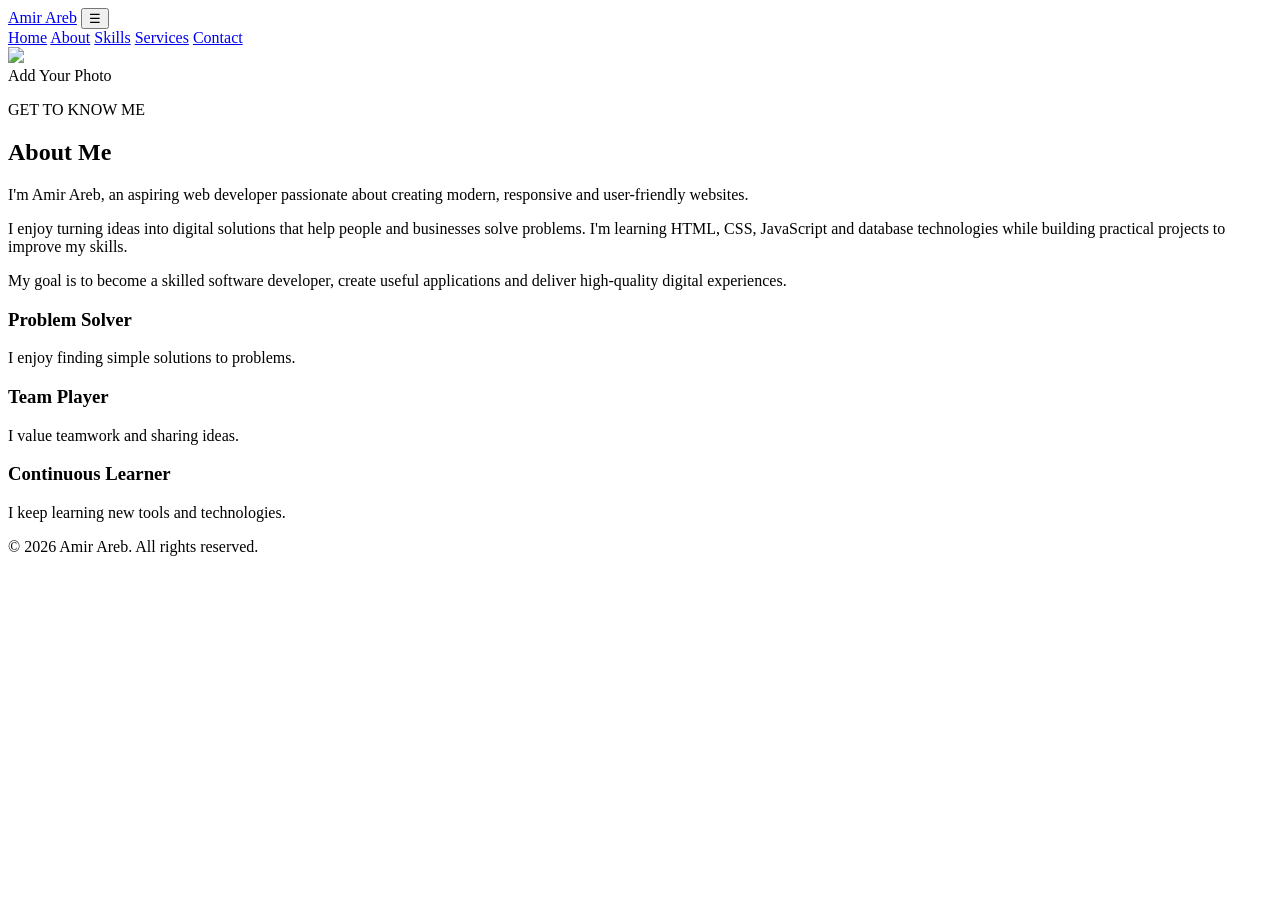
==== About.html @ dcd36a74 "Add files via upload" ====
<!DOCTYPE html>
<html lang="en">

<head>
  <meta charset="UTF-8">
  <meta name="viewport" content="width=device-width, initial-scale=1.0">
  <title>About | Amir Areb</title>
  <link rel="stylesheet" href="/Login/style.css">
  <script src="../assets/js/script.js" defer></script>
</head>

<body>
  <header class="header">
    <a class="logo" href="../index.html">Amir <span>Areb</span></a>
    <button class="menu-toggle" aria-label="Toggle navigation">☰</button>
    <nav class="navbar">
      <a href="/Login/index.html">Home</a>
      <a class="active" href="#">About</a>
      <a href="/Login/index.html">Skills</a>
      <a href="/Login/Service.html">Services</a>
      <a class="contact-btn" href="/Login/Contact.html">Contact</a>
    </nav>
  </header>
  
  <main class="page-layout">
    <div class="photo-frame small-photo">
      <img src= "/Login/IMG.jpg">
      <div class="photo-placeholder">Add Your Photo</div>
    </div>
    
    <section class="page-content">
      <p class="eyebrow">GET TO KNOW ME</p>
      <h1>About <span>Me</span></h1>
      <p>
        I'm Amir Areb, an aspiring web developer passionate about
        creating modern, responsive and user-friendly websites.
      </p>
      <p>
        I enjoy turning ideas into digital solutions that help people
        and businesses solve problems. I'm learning HTML, CSS,
        JavaScript and database technologies while building practical
        projects to improve my skills.
      </p>
      <p>
        My goal is to become a skilled software developer, create useful
        applications and deliver high-quality digital experiences.
      </p>
      
      <div class="feature-grid">
        <article class="card">
          <h3>Problem Solver</h3>
          <p>I enjoy finding simple solutions to problems.</p>
        </article>
        <article class="card">
          <h3>Team Player</h3>
          <p>I value teamwork and sharing ideas.</p>
        </article>
        <article class="card">
          <h3>Continuous Learner</h3>
          <p>I keep learning new tools and technologies.</p>
        </article>
      </div>
    </section>
  </main>
  <footer class="footer">© 2026 Amir Areb. All rights reserved.</footer>
</body>

</html>
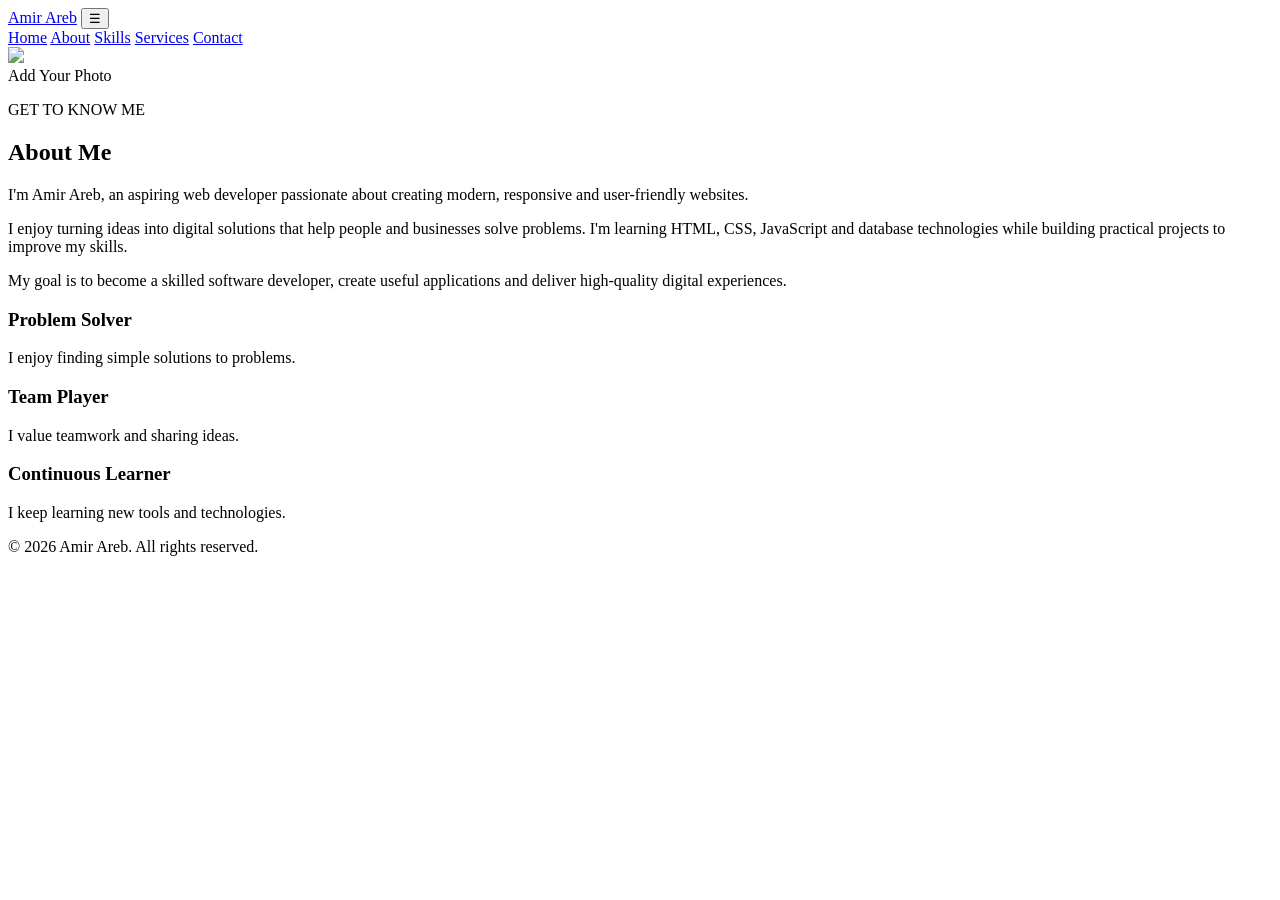
==== commit 7471dc66: "Update About.html" ====
--- a/About.html
+++ b/About.html
@@ -14,11 +14,11 @@
     <a class="logo" href="../index.html">Amir <span>Areb</span></a>
     <button class="menu-toggle" aria-label="Toggle navigation">☰</button>
     <nav class="navbar">
-      <a href="/Login/index.html">Home</a>
-      <a class="active" href="#">About</a>
-      <a href="/Login/index.html">Skills</a>
-      <a href="/Login/Service.html">Services</a>
-      <a class="contact-btn" href="/Login/Contact.html">Contact</a>
+<a href="./index.html">Home</a>
+<a href="./#">About</a>
+<a href="./Skills.html">Skills</a>
+<a href="./Service.html">Services</a>
+<a href="./Contact.html">Contact</a>
     </nav>
   </header>
   
@@ -65,4 +65,4 @@
   <footer class="footer">© 2026 Amir Areb. All rights reserved.</footer>
 </body>
 
-</html>+</html>
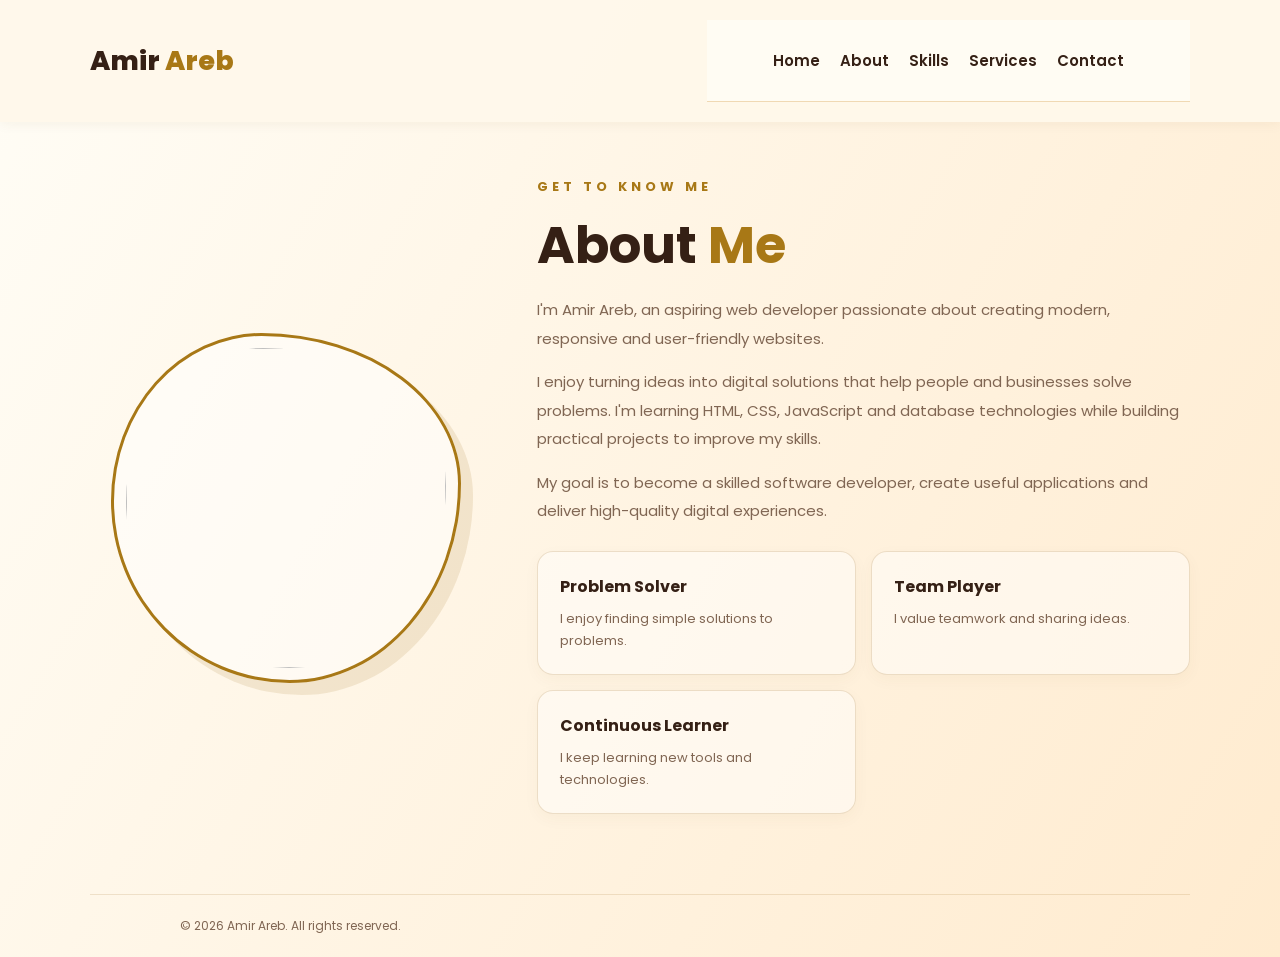
==== commit 04f3c0fd: "Update stylesheet link path in About.html" ====
--- a/About.html
+++ b/About.html
@@ -5,7 +5,7 @@
   <meta charset="UTF-8">
   <meta name="viewport" content="width=device-width, initial-scale=1.0">
   <title>About | Amir Areb</title>
-  <link rel="stylesheet" href="/Login/style.css">
+  <link rel="stylesheet" href="./style.css">
   <script src="../assets/js/script.js" defer></script>
 </head>
 
--- a/style.css
+++ b/style.css
@@ -0,0 +1,827 @@
+
+@import url('https://fonts.googleapis.com/css2?family=Poppins:wght@400;500;600;700;800&display=swap');
+
+:root {
+  --cream: #fff8eb;
+  --cream-dark: #ffead0;
+  --gold: #95600e;
+  --gold-dark: #704400;
+  --text: #21170e;
+  --muted: #62564a;
+  --white: #ffffff;
+}
+
+* {
+  margin: 0;
+  padding: 0;
+  box-sizing: border-box;
+}
+
+html {
+  scroll-behavior: smooth;
+}
+
+body {
+  font-family: 'Poppins', Arial, sans-serif;
+  color: var(--text);
+  background: linear-gradient(115deg, #fffdf6, #ffe4bf);
+  min-height: 100vh;
+}
+
+a {
+  color: inherit;
+  text-decoration: none;
+}
+
+.header {
+  width: 100%;
+  min-height: 88px;
+  padding: 20px 7%;
+  display: flex;
+  align-items: center;
+  justify-content: space-between;
+  gap: 24px;
+  background: rgba(255, 248, 235, 0.96);
+  position: sticky;
+  top: 0;
+  z-index: 1000;
+  box-shadow: 0 2px 12px rgba(100, 65, 15, 0.06);
+}
+
+.logo {
+  font-size: 28px;
+  font-weight: 800;
+  white-space: nowrap;
+}
+
+.logo span,
+h1 span,
+h2 span,
+.contact-info span {
+  color: var(--gold);
+}
+
+.navbar {
+  display: flex;
+  align-items: center;
+  justify-content: center;
+  gap: 30px;
+}
+
+.navbar a {
+  font-size: 15px;
+  font-weight: 600;
+  position: relative;
+  padding: 8px 0;
+  transition: color 0.25s;
+}
+
+.navbar a:hover,
+.navbar a.active {
+  color: var(--gold);
+}
+
+.navbar a.active:not(.contact-btn)::after {
+  content: "";
+  position: absolute;
+  bottom: 0;
+  left: 0;
+  width: 100%;
+  height: 2px;
+  background: var(--gold);
+}
+
+.navbar .contact-btn {
+  color: white;
+  background: var(--gold);
+  padding: 12px 27px;
+  border-radius: 35px;
+}
+
+.navbar .contact-btn:hover {
+  background: var(--gold-dark);
+  color: white;
+}
+
+.menu-toggle {
+  display: none;
+  font-size: 25px;
+  background: none;
+  border: none;
+  color: var(--gold);
+  cursor: pointer;
+}
+
+.hero {
+  max-width: 1400px;
+  min-height: calc(100vh - 150px);
+  margin: auto;
+  padding: 55px 7%;
+  display: grid;
+  grid-template-columns: 0.9fr 1.1fr;
+  align-items: center;
+  gap: 65px;
+}
+
+.photo-frame {
+  width: 100%;
+  max-width: 470px;
+  aspect-ratio: 1 / 1;
+  padding: 12px;
+  border: 3px solid var(--gold);
+  border-radius: 43% 57% 49% 51% / 48% 43% 57% 52%;
+  background: rgba(255,255,255,0.5);
+  box-shadow: 12px 12px 0 rgba(149, 96, 14, 0.12);
+  overflow: hidden;
+  margin: auto;
+}
+
+.photo-frame img {
+  width: 100%;
+  height: 100%;
+  object-fit: cover;
+  border-radius: inherit;
+}
+
+.photo-placeholder {
+  display: none;
+  width: 100%;
+  height: 100%;
+  place-items: center;
+  text-align: center;
+  color: var(--gold);
+  background: #f6e7d0;
+  border-radius: inherit;
+  font-weight: 600;
+}
+
+.hero-content,
+.page-content {
+  width: 100%;
+}
+
+.eyebrow {
+  font-size: 12px;
+  font-weight: 700;
+  letter-spacing: 2px;
+  color: var(--gold);
+  margin-bottom: 14px;
+}
+
+h1 {
+  font-size: clamp(32px, 4vw, 52px);
+  line-height: 1.2;
+  margin-bottom: 12px;
+}
+
+h2 {
+  font-size: clamp(23px, 3vw, 36px);
+  line-height: 1.35;
+  margin-bottom: 20px;
+}
+
+.description,
+.page-content > p:not(.eyebrow) {
+  font-size: 15px;
+  line-height: 1.9;
+  color: var(--muted);
+  margin-bottom: 15px;
+}
+
+.social-links {
+  display: flex;
+  gap: 15px;
+  margin: 24px 0;
+}
+
+.social-links a {
+  width: 46px;
+  height: 46px;
+  display: grid;
+  place-items: center;
+  border: 2px solid var(--gold);
+  border-radius: 50%;
+  color: var(--gold);
+  font-size: 17px;
+  font-weight: 700;
+  transition: 0.25s;
+}
+
+.social-links a:hover {
+  background: var(--gold);
+  color: white;
+  transform: translateY(-3px);
+}
+
+.primary-btn {
+  display: inline-flex;
+  align-items: center;
+  justify-content: center;
+  gap: 8px;
+  border: none;
+  background: var(--gold);
+  color: white;
+  border-radius: 30px;
+  padding: 14px 28px;
+  font-family: inherit;
+  font-weight: 600;
+  cursor: pointer;
+  transition: 0.25s;
+}
+
+.primary-btn:hover {
+  background: var(--gold-dark);
+  transform: translateY(-2px);
+}
+
+.page-layout {
+  max-width: 1300px;
+  min-height: calc(100vh - 150px);
+  margin: auto;
+  padding: 55px 7%;
+  display: grid;
+  grid-template-columns: 0.75fr 1.25fr;
+  align-items: center;
+  gap: 55px;
+}
+
+.small-photo {
+  max-width: 350px;
+}
+
+.page-content h1 {
+  margin-bottom: 20px;
+}
+
+.feature-grid,
+.skills-grid,
+.services-grid {
+  display: grid;
+  grid-template-columns: repeat(2, minmax(0, 1fr));
+  gap: 15px;
+  margin: 25px 0;
+}
+
+.card {
+  padding: 22px;
+  border: 1px solid rgba(149, 96, 14, 0.18);
+  border-radius: 16px;
+  background: rgba(255, 255, 255, 0.48);
+  box-shadow: 0 5px 16px rgba(100, 65, 15, 0.04);
+  transition: transform 0.25s, box-shadow 0.25s;
+}
+
+.card:hover {
+  transform: translateY(-4px);
+  box-shadow: 0 10px 24px rgba(100, 65, 15, 0.10);
+}
+
+.card h3 {
+  font-size: 16px;
+  margin-bottom: 9px;
+}
+
+.card p {
+  font-size: 13px;
+  line-height: 1.7;
+  color: var(--muted);
+}
+
+.skill-bar {
+  height: 6px;
+  background: #ead8bc;
+  border-radius: 10px;
+  margin-top: 17px;
+  overflow: hidden;
+}
+
+.skill-bar span {
+  display: block;
+  height: 100%;
+  background: var(--gold);
+  border-radius: inherit;
+}
+
+.services-grid {
+  grid-template-columns: repeat(2, minmax(0, 1fr));
+}
+
+.service-icon {
+  color: var(--gold);
+  font-size: 30px;
+  font-weight: 700;
+  margin-bottom: 12px;
+}
+
+.contact-layout {
+  grid-template-columns: 0.8fr 1.2fr;
+  align-items: center;
+}
+
+.contact-info {
+  overflow-wrap: anywhere;
+}
+
+.contact-info h2 {
+  margin: 20px 0 5px;
+}
+
+.contact-info p {
+  color: var(--muted);
+  line-height: 1.8;
+  font-size: 14px;
+  margin: 8px 0;
+}
+
+.contact-info p a:hover {
+  color: var(--gold);
+}
+
+form {
+  display: grid;
+  gap: 13px;
+  margin-top: 22px;
+}
+
+.form-row {
+  display: grid;
+  grid-template-columns: repeat(2, minmax(0, 1fr));
+  gap: 13px;
+}
+
+input,
+textarea {
+  width: 100%;
+  padding: 14px 15px;
+  border: 1px solid #e7d4b5;
+  border-radius: 9px;
+  background: rgba(255,255,255,0.7);
+  color: var(--text);
+  font: inherit;
+  font-size: 14px;
+  outline: none;
+}
+
+input:focus,
+textarea:focus {
+  border-color: var(--gold);
+  box-shadow: 0 0 0 3px rgba(149,96,14,0.10);
+}
+
+textarea {
+  resize: vertical;
+}
+
+#form-status {
+  font-size: 13px;
+  color: var(--gold-dark);
+}
+
+.footer {
+  padding: 22px 7%;
+  display: flex;
+  justify-content: space-between;
+  gap: 15px;
+  border-top: 1px solid rgba(149, 96, 14, 0.15);
+  font-size: 12px;
+  color: var(--muted);
+}
+
+.footer a {
+  color: var(--gold);
+}
+
+@media (max-width: 900px) {
+  .header {
+    padding: 18px 5%;
+  }
+
+  .navbar {
+    gap: 18px;
+  }
+
+  .hero,
+  .page-layout {
+    padding: 40px 5%;
+    gap: 35px;
+  }
+
+  .photo-frame {
+    max-width: 350px;
+  }
+
+  .logo {
+    font-size: 23px;
+  }
+}
+
+@media (max-width: 650px) {
+  .header {
+    flex-wrap: wrap;
+    min-height: 72px;
+  }
+
+  .menu-toggle {
+    display: block;
+  }
+
+  .navbar {
+    display: none;
+    width: 100%;
+    flex-direction: column;
+    align-items: stretch;
+    gap: 8px;
+    padding: 10px 0;
+  }
+
+  .navbar.open {
+    display: flex;
+  }
+
+  .navbar a {
+    text-align: center;
+    padding: 10px;
+  }
+
+  .navbar .contact-btn {
+    align-self: center;
+    min-width: 130px;
+  }
+
+  .hero,
+  .page-layout {
+    grid-template-columns: 1fr;
+    padding: 35px 6%;
+    gap: 35px;
+  }
+
+  .photo-frame {
+    max-width: 290px;
+  }
+
+  .hero-content,
+  .page-content {
+    text-align: center;
+  }
+
+  .social-links {
+    justify-content: center;
+  }
+
+  .feature-grid,
+  .skills-grid,
+  .services-grid {
+    grid-template-columns: 1fr;
+  }
+
+  .form-row {
+    grid-template-columns: 1fr;
+  }
+
+  .footer {
+    flex-direction: column;
+    align-items: center;
+    text-align: center;
+  }
+}
+
+@import url('https://fonts.googleapis.com/css2?family=Poppins:wght@400;500;600;700;800&display=swap');
+
+:root {
+  --gold: #a87816;
+  --gold-dark: #704300;
+  --cream: #fffaf0;
+  --text: #352015;
+  --muted: #806653;
+  --border: #f0d9b4;
+}
+
+* {
+  margin: 0;
+  padding: 0;
+  box-sizing: border-box;
+}
+
+html {
+  scroll-behavior: smooth;
+}
+
+body {
+  font-family: 'Poppins', sans-serif;
+  color: var(--text);
+  background: linear-gradient(120deg, #fffdf6, #ffebcf);
+  min-height: 100vh;
+}
+
+a {
+  text-decoration: none;
+  color: inherit;
+}
+
+/* Navigation */
+.navbar {
+  min-height: 82px;
+  padding: 18px 6%;
+  display: flex;
+  justify-content: space-between;
+  align-items: center;
+  gap: 20px;
+  background: rgba(255, 252, 244, 0.92);
+  border-bottom: 1px solid var(--border);
+}
+
+.logo {
+  font-size: 27px;
+  font-weight: 800;
+  white-space: nowrap;
+}
+
+.logo span,
+.intro h1 span {
+  color: var(--gold);
+}
+
+.navbar nav {
+  display: flex;
+  align-items: center;
+  gap: 26px;
+}
+
+.navbar nav a {
+  font-size: 13px;
+  font-weight: 500;
+  transition: 0.3s;
+}
+
+.navbar nav a:hover {
+  color: var(--gold);
+}
+
+.navbar nav .active {
+  color: white;
+  background: linear-gradient(135deg, #c29334, #8a5a05);
+  padding: 13px 25px;
+  border-radius: 30px;
+}
+
+/* Main content */
+.container {
+  max-width: 1100px;
+  width: 88%;
+  margin: auto;
+}
+
+.intro {
+  padding: 78px 0 52px;
+}
+
+.eyebrow {
+  color: var(--gold);
+  font-size: 13px;
+  font-weight: 700;
+  letter-spacing: 4px;
+  margin-bottom: 18px;
+}
+
+.intro h1 {
+  font-size: clamp(35px, 5vw, 58px);
+  line-height: 1.2;
+  font-weight: 800;
+  letter-spacing: -1.5px;
+}
+
+.subtitle {
+  margin-top: 17px;
+  font-size: clamp(15px, 2vw, 22px);
+  color: #694a37;
+  line-height: 1.7;
+}
+
+/* Contact cards */
+.contact-cards {
+  display: grid;
+  grid-template-columns: repeat(2, minmax(0, 1fr));
+  gap: 22px;
+  margin-bottom: 35px;
+}
+
+.contact-card {
+  background: rgba(255, 255, 255, 0.58);
+  border: 1px solid rgba(255, 255, 255, 0.8);
+  border-radius: 20px;
+  padding: 27px 30px;
+  box-shadow: 0 8px 28px rgba(145, 99, 28, 0.06);
+  transition: transform 0.3s, box-shadow 0.3s;
+  min-width: 0;
+}
+
+.contact-card:hover {
+  transform: translateY(-5px);
+  box-shadow: 0 15px 30px rgba(145, 99, 28, 0.12);
+}
+
+.icon {
+  width: 65px;
+  height: 65px;
+  display: flex;
+  justify-content: center;
+  align-items: center;
+  border: 2px solid var(--gold);
+  border-radius: 50%;
+  color: var(--gold);
+  font-size: 27px;
+  margin-bottom: 18px;
+}
+
+.contact-card h2 {
+  font-size: 19px;
+  margin-bottom: 5px;
+}
+
+.contact-card p {
+  color: var(--muted);
+  font-size: 15px;
+  overflow-wrap: anywhere;
+}
+
+/* Contact form */
+.form-card {
+  padding: 35px 40px;
+  border-radius: 21px;
+  background: rgba(255, 255, 255, 0.6);
+  border: 1px solid rgba(255, 255, 255, 0.85);
+  box-shadow: 0 10px 35px rgba(145, 99, 28, 0.06);
+  margin-bottom: 45px;
+}
+
+.form-group {
+  margin-bottom: 23px;
+}
+
+.form-group label {
+  display: block;
+  margin-bottom: 9px;
+  font-size: 15px;
+  font-weight: 600;
+  color: #694a37;
+}
+
+.form-group input,
+.form-group textarea {
+  width: 100%;
+  padding: 16px 19px;
+  font-family: inherit;
+  font-size: 15px;
+  color: var(--text);
+  background: rgba(255, 255, 255, 0.35);
+  border: 1.5px solid var(--border);
+  border-radius: 12px;
+  outline: none;
+  transition: border 0.3s, box-shadow 0.3s;
+}
+
+.form-group textarea {
+  resize: vertical;
+  min-height: 120px;
+}
+
+.form-group input:focus,
+.form-group textarea:focus {
+  border-color: var(--gold);
+  box-shadow: 0 0 0 3px rgba(168, 120, 22, 0.1);
+}
+
+.send-btn {
+  width: 100%;
+  padding: 17px 22px;
+  border: none;
+  border-radius: 35px;
+  background: linear-gradient(110deg, #b88a2a, #93620b);
+  color: white;
+  font-family: inherit;
+  font-size: 17px;
+  font-weight: 600;
+  cursor: pointer;
+  transition: transform 0.3s, box-shadow 0.3s;
+}
+
+.send-btn i {
+  margin-left: 10px;
+}
+
+.send-btn:hover {
+  transform: translateY(-2px);
+  box-shadow: 0 8px 20px rgba(147, 98, 11, 0.22);
+}
+
+#formStatus {
+  margin-top: 15px;
+  color: var(--gold-dark);
+  font-size: 14px;
+  overflow-wrap: anywhere;
+}
+
+/* Footer */
+footer {
+  max-width: 1100px;
+  width: 88%;
+  margin: auto;
+  padding: 25px 0 35px;
+  text-align: center;
+  border-top: 1px solid #d7b879;
+  color: #92775d;
+  font-size: 13px;
+}
+
+/* Mobile responsive */
+@media (max-width: 700px) {
+  .navbar {
+    padding: 16px 5%;
+    flex-direction: column;
+    gap: 16px;
+  }
+
+  .logo {
+    font-size: 25px;
+  }
+
+  .navbar nav {
+    width: 100%;
+    justify-content: center;
+    gap: clamp(10px, 3vw, 20px);
+    flex-wrap: wrap;
+  }
+
+  .navbar nav a {
+    font-size: 12px;
+  }
+
+  .navbar nav .active {
+    padding: 10px 17px;
+  }
+
+  .container {
+    width: 90%;
+  }
+
+  .intro {
+    padding: 55px 0 35px;
+  }
+
+  .intro h1 {
+    letter-spacing: -1px;
+  }
+
+  .contact-cards {
+    gap: 13px;
+  }
+
+  .contact-card {
+    padding: 20px 15px;
+    border-radius: 16px;
+  }
+
+  .icon {
+    width: 53px;
+    height: 53px;
+    font-size: 22px;
+    margin-bottom: 13px;
+  }
+
+  .contact-card h2 {
+    font-size: 16px;
+  }
+
+  .contact-card p {
+    font-size: 12px;
+  }
+
+  .form-card {
+    padding: 25px 18px;
+    border-radius: 17px;
+  }
+
+  .form-group input,
+  .form-group textarea {
+    font-size: 14px;
+    padding: 14px;
+  }
+
+  .send-btn {
+    font-size: 15px;
+  }
+}
+
+@media (max-width: 360px) {
+  .navbar nav {
+    gap: 10px;
+  }
+
+  .navbar nav a {
+    font-size: 11px;
+  }
+
+  .contact-cards {
+    grid-template-columns: 1fr;
+  }
+}
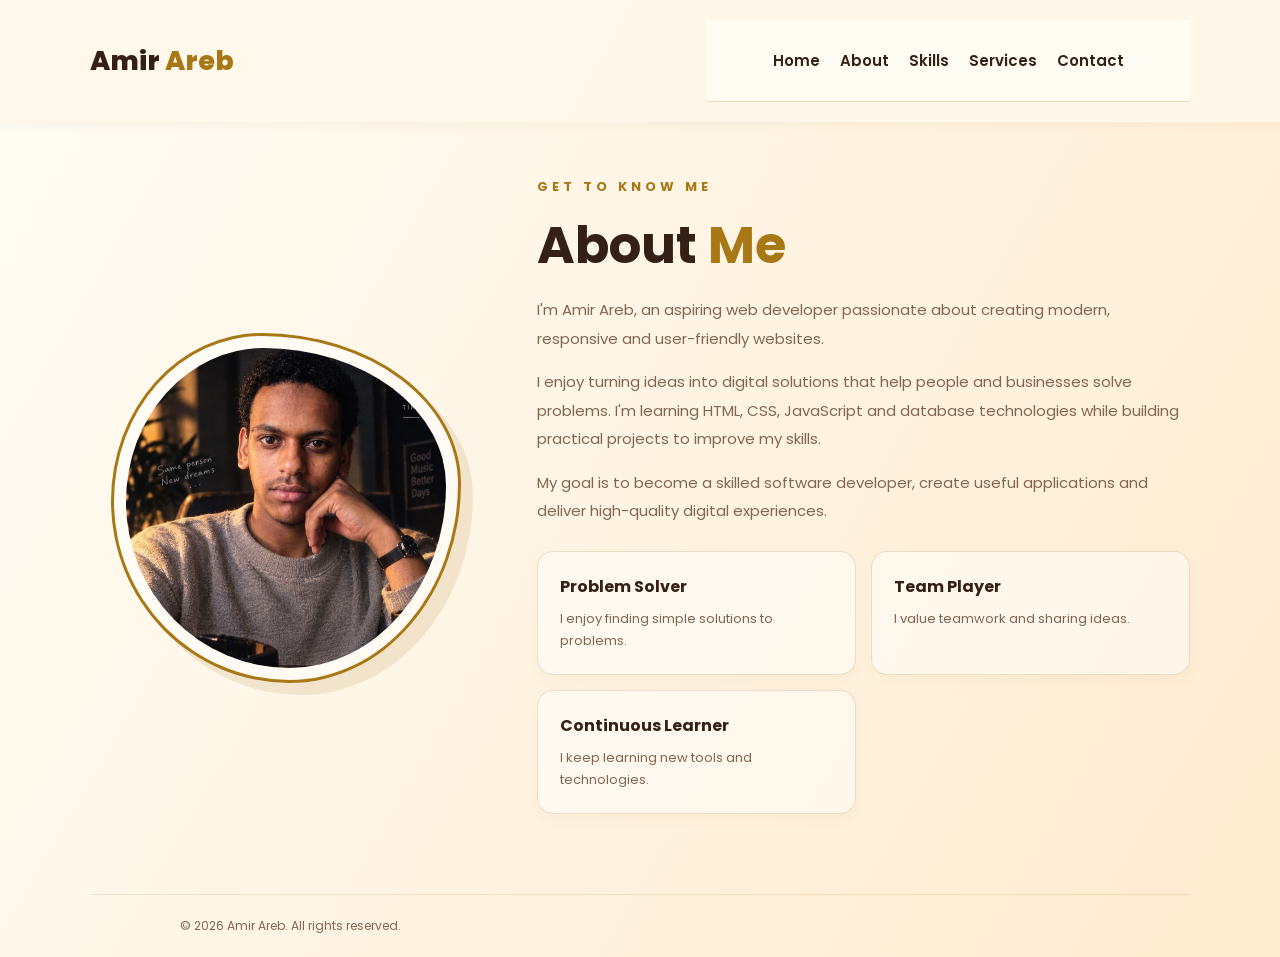
==== commit 7284626b: "Update About.html" ====
--- a/About.html
+++ b/About.html
@@ -6,7 +6,7 @@
   <meta name="viewport" content="width=device-width, initial-scale=1.0">
   <title>About | Amir Areb</title>
   <link rel="stylesheet" href="./style.css">
-  <script src="../assets/js/script.js" defer></script>
+<script src="./assets/js/script.js" defer></script>
 </head>
 
 <body>
@@ -24,7 +24,7 @@
   
   <main class="page-layout">
     <div class="photo-frame small-photo">
-      <img src= "/Login/IMG.jpg">
+      <img src="./IMG.jpg" alt="Amir Areb">
       <div class="photo-placeholder">Add Your Photo</div>
     </div>
     
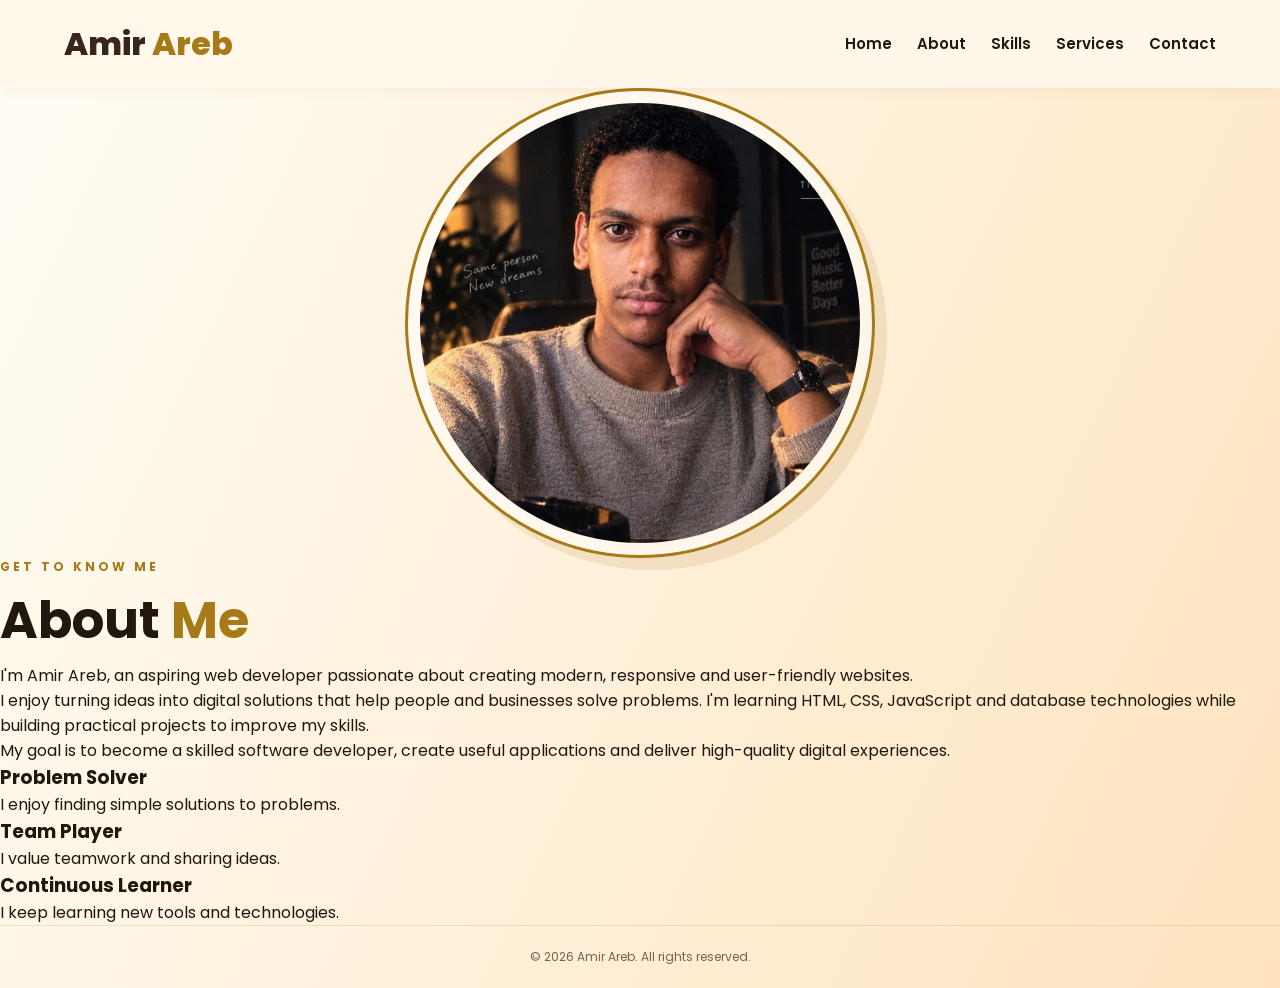
==== commit 6d0cc08c: "Update About.html" ====
--- a/About.html
+++ b/About.html
@@ -1,60 +1,81 @@
+
 <!DOCTYPE html>
 <html lang="en">
-
 <head>
   <meta charset="UTF-8">
   <meta name="viewport" content="width=device-width, initial-scale=1.0">
   <title>About | Amir Areb</title>
   <link rel="stylesheet" href="./style.css">
-<script src="./assets/js/script.js" defer></script>
+  <script src="./assets/js/script.js" defer></script>
 </head>
+<body>
 
-<body>
   <header class="header">
-    <a class="logo" href="../index.html">Amir <span>Areb</span></a>
-    <button class="menu-toggle" aria-label="Toggle navigation">☰</button>
-    <nav class="navbar">
-<a href="./index.html">Home</a>
-<a href="./#">About</a>
-<a href="./Skills.html">Skills</a>
-<a href="./Service.html">Services</a>
-<a href="./Contact.html">Contact</a>
+    <a class="logo" href="./index.html">
+      Amir <span>Areb</span>
+    </a>
+
+    <button
+      class="menu-toggle"
+      id="menu-toggle"
+      type="button"
+      aria-label="Open navigation menu"
+      aria-controls="nav-menu"
+      aria-expanded="false">
+      ☰
+    </button>
+
+    <nav class="navbar" id="nav-menu" aria-label="Main navigation">
+      <a href="./index.html">Home</a>
+      <a href="./about.html" class="active">About</a>
+      <a href="./Skills.html">Skills</a>
+      <a href="./Service.html">Services</a>
+      <a href="./Contact.html">Contact</a>
     </nav>
   </header>
-  
+
   <main class="page-layout">
     <div class="photo-frame small-photo">
-      <img src="./IMG.jpg" alt="Amir Areb">
+      <img
+        src="./IMG.jpg"
+        alt="Amir Areb"
+        onerror="this.style.display='none'; this.nextElementSibling.style.display='grid';">
       <div class="photo-placeholder">Add Your Photo</div>
     </div>
-    
+
     <section class="page-content">
       <p class="eyebrow">GET TO KNOW ME</p>
+
       <h1>About <span>Me</span></h1>
+
       <p>
         I'm Amir Areb, an aspiring web developer passionate about
         creating modern, responsive and user-friendly websites.
       </p>
+
       <p>
         I enjoy turning ideas into digital solutions that help people
         and businesses solve problems. I'm learning HTML, CSS,
         JavaScript and database technologies while building practical
         projects to improve my skills.
       </p>
+
       <p>
         My goal is to become a skilled software developer, create useful
         applications and deliver high-quality digital experiences.
       </p>
-      
+
       <div class="feature-grid">
         <article class="card">
           <h3>Problem Solver</h3>
           <p>I enjoy finding simple solutions to problems.</p>
         </article>
+
         <article class="card">
           <h3>Team Player</h3>
           <p>I value teamwork and sharing ideas.</p>
         </article>
+
         <article class="card">
           <h3>Continuous Learner</h3>
           <p>I keep learning new tools and technologies.</p>
@@ -62,7 +83,10 @@
       </div>
     </section>
   </main>
-  <footer class="footer">© 2026 Amir Areb. All rights reserved.</footer>
+
+  <footer class="footer">
+    © 2026 Amir Areb. All rights reserved.
+  </footer>
+
 </body>
-
 </html>
--- a/style.css
+++ b/style.css
@@ -2,13 +2,11 @@
 @import url('https://fonts.googleapis.com/css2?family=Poppins:wght@400;500;600;700;800&display=swap');
 
 :root {
-  --cream: #fff8eb;
-  --cream-dark: #ffead0;
-  --gold: #95600e;
+  --gold: #a77a18;
   --gold-dark: #704400;
   --text: #21170e;
-  --muted: #62564a;
-  --white: #ffffff;
+  --muted: #756252;
+  --cream: #fff8eb;
 }
 
 * {
@@ -36,12 +34,12 @@
 .header {
   width: 100%;
   min-height: 88px;
-  padding: 20px 7%;
+  padding: 18px 5%;
   display: flex;
   align-items: center;
   justify-content: space-between;
   gap: 24px;
-  background: rgba(255, 248, 235, 0.96);
+  background: rgba(255, 248, 235, 0.97);
   position: sticky;
   top: 0;
   z-index: 1000;
@@ -49,68 +47,58 @@
 }
 
 .logo {
-  font-size: 28px;
+  font-size: clamp(24px, 2.5vw, 34px);
   font-weight: 800;
   white-space: nowrap;
+  color: #38251c;
 }
 
 .logo span,
 h1 span,
-h2 span,
-.contact-info span {
-  color: var(--gold);
-}
+h2 span {
+  color: var(--gold);
+}
+
+/* Desktop navigation */
 
 .navbar {
   display: flex;
   align-items: center;
-  justify-content: center;
-  gap: 30px;
+  justify-content: flex-end;
+  gap: 25px;
 }
 
 .navbar a {
+  padding: 10px 0;
   font-size: 15px;
   font-weight: 600;
-  position: relative;
-  padding: 8px 0;
-  transition: color 0.25s;
-}
-
-.navbar a:hover,
-.navbar a.active {
-  color: var(--gold);
-}
-
-.navbar a.active:not(.contact-btn)::after {
-  content: "";
-  position: absolute;
-  bottom: 0;
-  left: 0;
-  width: 100%;
-  height: 2px;
-  background: var(--gold);
-}
-
-.navbar .contact-btn {
-  color: white;
-  background: var(--gold);
-  padding: 12px 27px;
-  border-radius: 35px;
-}
-
-.navbar .contact-btn:hover {
-  background: var(--gold-dark);
-  color: white;
-}
+  white-space: nowrap;
+  border-bottom: 2px solid transparent;
+}
+
+.navbar a:hover {
+  color: var(--gold);
+  border-bottom-color: var(--gold);
+}
+
+/* Menu button */
 
 .menu-toggle {
   display: none;
-  font-size: 25px;
-  background: none;
-  border: none;
-  color: var(--gold);
+  align-items: center;
+  justify-content: center;
+  width: 48px;
+  height: 48px;
+  border: 1px solid #ead9b9;
+  border-radius: 12px;
+  background: #fffdf7;
+  color: var(--gold);
+  font-size: 28px;
   cursor: pointer;
-}
+  touch-action: manipulation;
+}
+
+/* Home section */
 
 .hero {
   max-width: 1400px;
@@ -129,8 +117,8 @@
   aspect-ratio: 1 / 1;
   padding: 12px;
   border: 3px solid var(--gold);
-  border-radius: 43% 57% 49% 51% / 48% 43% 57% 52%;
-  background: rgba(255,255,255,0.5);
+  border-radius: 50%;
+  background: rgba(255, 255, 255, 0.5);
   box-shadow: 12px 12px 0 rgba(149, 96, 14, 0.12);
   overflow: hidden;
   margin: auto;
@@ -140,7 +128,7 @@
   width: 100%;
   height: 100%;
   object-fit: cover;
-  border-radius: inherit;
+  border-radius: 50%;
 }
 
 .photo-placeholder {
@@ -151,19 +139,13 @@
   text-align: center;
   color: var(--gold);
   background: #f6e7d0;
-  border-radius: inherit;
-  font-weight: 600;
-}
-
-.hero-content,
-.page-content {
-  width: 100%;
+  border-radius: 50%;
 }
 
 .eyebrow {
   font-size: 12px;
   font-weight: 700;
-  letter-spacing: 2px;
+  letter-spacing: 3px;
   color: var(--gold);
   margin-bottom: 14px;
 }
@@ -180,13 +162,14 @@
   margin-bottom: 20px;
 }
 
-.description,
-.page-content > p:not(.eyebrow) {
+.description {
   font-size: 15px;
   line-height: 1.9;
   color: var(--muted);
   margin-bottom: 15px;
 }
+
+/* Social links */
 
 .social-links {
   display: flex;
@@ -213,19 +196,17 @@
   transform: translateY(-3px);
 }
 
+/* Download CV button */
+
 .primary-btn {
   display: inline-flex;
   align-items: center;
   justify-content: center;
-  gap: 8px;
-  border: none;
   background: var(--gold);
   color: white;
   border-radius: 30px;
   padding: 14px 28px;
-  font-family: inherit;
   font-weight: 600;
-  cursor: pointer;
   transition: 0.25s;
 }
 
@@ -234,174 +215,20 @@
   transform: translateY(-2px);
 }
 
-.page-layout {
-  max-width: 1300px;
-  min-height: calc(100vh - 150px);
-  margin: auto;
-  padding: 55px 7%;
-  display: grid;
-  grid-template-columns: 0.75fr 1.25fr;
-  align-items: center;
-  gap: 55px;
-}
-
-.small-photo {
-  max-width: 350px;
-}
-
-.page-content h1 {
-  margin-bottom: 20px;
-}
-
-.feature-grid,
-.skills-grid,
-.services-grid {
-  display: grid;
-  grid-template-columns: repeat(2, minmax(0, 1fr));
-  gap: 15px;
-  margin: 25px 0;
-}
-
-.card {
-  padding: 22px;
-  border: 1px solid rgba(149, 96, 14, 0.18);
-  border-radius: 16px;
-  background: rgba(255, 255, 255, 0.48);
-  box-shadow: 0 5px 16px rgba(100, 65, 15, 0.04);
-  transition: transform 0.25s, box-shadow 0.25s;
-}
-
-.card:hover {
-  transform: translateY(-4px);
-  box-shadow: 0 10px 24px rgba(100, 65, 15, 0.10);
-}
-
-.card h3 {
-  font-size: 16px;
-  margin-bottom: 9px;
-}
-
-.card p {
-  font-size: 13px;
-  line-height: 1.7;
-  color: var(--muted);
-}
-
-.skill-bar {
-  height: 6px;
-  background: #ead8bc;
-  border-radius: 10px;
-  margin-top: 17px;
-  overflow: hidden;
-}
-
-.skill-bar span {
-  display: block;
-  height: 100%;
-  background: var(--gold);
-  border-radius: inherit;
-}
-
-.services-grid {
-  grid-template-columns: repeat(2, minmax(0, 1fr));
-}
-
-.service-icon {
-  color: var(--gold);
-  font-size: 30px;
-  font-weight: 700;
-  margin-bottom: 12px;
-}
-
-.contact-layout {
-  grid-template-columns: 0.8fr 1.2fr;
-  align-items: center;
-}
-
-.contact-info {
-  overflow-wrap: anywhere;
-}
-
-.contact-info h2 {
-  margin: 20px 0 5px;
-}
-
-.contact-info p {
-  color: var(--muted);
-  line-height: 1.8;
-  font-size: 14px;
-  margin: 8px 0;
-}
-
-.contact-info p a:hover {
-  color: var(--gold);
-}
-
-form {
-  display: grid;
-  gap: 13px;
-  margin-top: 22px;
-}
-
-.form-row {
-  display: grid;
-  grid-template-columns: repeat(2, minmax(0, 1fr));
-  gap: 13px;
-}
-
-input,
-textarea {
-  width: 100%;
-  padding: 14px 15px;
-  border: 1px solid #e7d4b5;
-  border-radius: 9px;
-  background: rgba(255,255,255,0.7);
-  color: var(--text);
-  font: inherit;
-  font-size: 14px;
-  outline: none;
-}
-
-input:focus,
-textarea:focus {
-  border-color: var(--gold);
-  box-shadow: 0 0 0 3px rgba(149,96,14,0.10);
-}
-
-textarea {
-  resize: vertical;
-}
-
-#form-status {
-  font-size: 13px;
-  color: var(--gold-dark);
-}
+/* Footer */
 
 .footer {
   padding: 22px 7%;
-  display: flex;
-  justify-content: space-between;
-  gap: 15px;
+  text-align: center;
   border-top: 1px solid rgba(149, 96, 14, 0.15);
   font-size: 12px;
   color: var(--muted);
 }
 
-.footer a {
-  color: var(--gold);
-}
+/* Tablet and mobile */
 
 @media (max-width: 900px) {
-  .header {
-    padding: 18px 5%;
-  }
-
-  .navbar {
-    gap: 18px;
-  }
-
-  .hero,
-  .page-layout {
+  .hero {
     padding: 40px 5%;
     gap: 35px;
   }
@@ -409,29 +236,35 @@
   .photo-frame {
     max-width: 350px;
   }
-
-  .logo {
-    font-size: 23px;
-  }
-}
-
-@media (max-width: 650px) {
+}
+
+@media (max-width: 768px) {
   .header {
-    flex-wrap: wrap;
     min-height: 72px;
+    padding: 16px 5%;
+    gap: 12px;
   }
 
   .menu-toggle {
-    display: block;
+    display: inline-flex;
+    flex-shrink: 0;
   }
 
   .navbar {
     display: none;
-    width: 100%;
+    position: absolute;
+    top: 100%;
+    left: 5%;
+    right: 5%;
+    width: 90%;
+    padding: 14px;
     flex-direction: column;
     align-items: stretch;
-    gap: 8px;
-    padding: 10px 0;
+    gap: 4px;
+    background: #fffdf7;
+    border: 1px solid #ead9b9;
+    border-radius: 16px;
+    box-shadow: 0 12px 30px rgba(56, 37, 28, 0.14);
   }
 
   .navbar.open {
@@ -439,389 +272,49 @@
   }
 
   .navbar a {
-    text-align: center;
-    padding: 10px;
-  }
-
-  .navbar .contact-btn {
-    align-self: center;
-    min-width: 130px;
-  }
-
-  .hero,
-  .page-layout {
+    display: block;
+    width: 100%;
+    padding: 13px 16px;
+    border: none;
+    border-radius: 10px;
+    font-size: 16px;
+    text-align: left;
+  }
+
+  .navbar a:hover {
+    background: #f7ecd8;
+  }
+
+  .hero {
     grid-template-columns: 1fr;
     padding: 35px 6%;
     gap: 35px;
   }
 
   .photo-frame {
-    max-width: 290px;
-  }
-
-  .hero-content,
-  .page-content {
+    max-width: min(290px, 82vw);
+  }
+
+  .hero-content {
     text-align: center;
+  }
+
+  .eyebrow {
+    letter-spacing: 2px;
   }
 
   .social-links {
     justify-content: center;
   }
-
-  .feature-grid,
-  .skills-grid,
-  .services-grid {
-    grid-template-columns: 1fr;
-  }
-
-  .form-row {
-    grid-template-columns: 1fr;
-  }
-
-  .footer {
-    flex-direction: column;
-    align-items: center;
-    text-align: center;
-  }
-}
-
-@import url('https://fonts.googleapis.com/css2?family=Poppins:wght@400;500;600;700;800&display=swap');
-
-:root {
-  --gold: #a87816;
-  --gold-dark: #704300;
-  --cream: #fffaf0;
-  --text: #352015;
-  --muted: #806653;
-  --border: #f0d9b4;
-}
-
-* {
-  margin: 0;
-  padding: 0;
-  box-sizing: border-box;
-}
-
-html {
-  scroll-behavior: smooth;
-}
-
-body {
-  font-family: 'Poppins', sans-serif;
-  color: var(--text);
-  background: linear-gradient(120deg, #fffdf6, #ffebcf);
-  min-height: 100vh;
-}
-
-a {
-  text-decoration: none;
-  color: inherit;
-}
-
-/* Navigation */
-.navbar {
-  min-height: 82px;
-  padding: 18px 6%;
-  display: flex;
-  justify-content: space-between;
-  align-items: center;
-  gap: 20px;
-  background: rgba(255, 252, 244, 0.92);
-  border-bottom: 1px solid var(--border);
-}
-
-.logo {
-  font-size: 27px;
-  font-weight: 800;
-  white-space: nowrap;
-}
-
-.logo span,
-.intro h1 span {
-  color: var(--gold);
-}
-
-.navbar nav {
-  display: flex;
-  align-items: center;
-  gap: 26px;
-}
-
-.navbar nav a {
-  font-size: 13px;
-  font-weight: 500;
-  transition: 0.3s;
-}
-
-.navbar nav a:hover {
-  color: var(--gold);
-}
-
-.navbar nav .active {
-  color: white;
-  background: linear-gradient(135deg, #c29334, #8a5a05);
-  padding: 13px 25px;
-  border-radius: 30px;
-}
-
-/* Main content */
-.container {
-  max-width: 1100px;
-  width: 88%;
-  margin: auto;
-}
-
-.intro {
-  padding: 78px 0 52px;
-}
-
-.eyebrow {
-  color: var(--gold);
-  font-size: 13px;
-  font-weight: 700;
-  letter-spacing: 4px;
-  margin-bottom: 18px;
-}
-
-.intro h1 {
-  font-size: clamp(35px, 5vw, 58px);
-  line-height: 1.2;
-  font-weight: 800;
-  letter-spacing: -1.5px;
-}
-
-.subtitle {
-  margin-top: 17px;
-  font-size: clamp(15px, 2vw, 22px);
-  color: #694a37;
-  line-height: 1.7;
-}
-
-/* Contact cards */
-.contact-cards {
-  display: grid;
-  grid-template-columns: repeat(2, minmax(0, 1fr));
-  gap: 22px;
-  margin-bottom: 35px;
-}
-
-.contact-card {
-  background: rgba(255, 255, 255, 0.58);
-  border: 1px solid rgba(255, 255, 255, 0.8);
-  border-radius: 20px;
-  padding: 27px 30px;
-  box-shadow: 0 8px 28px rgba(145, 99, 28, 0.06);
-  transition: transform 0.3s, box-shadow 0.3s;
-  min-width: 0;
-}
-
-.contact-card:hover {
-  transform: translateY(-5px);
-  box-shadow: 0 15px 30px rgba(145, 99, 28, 0.12);
-}
-
-.icon {
-  width: 65px;
-  height: 65px;
-  display: flex;
-  justify-content: center;
-  align-items: center;
-  border: 2px solid var(--gold);
-  border-radius: 50%;
-  color: var(--gold);
-  font-size: 27px;
-  margin-bottom: 18px;
-}
-
-.contact-card h2 {
-  font-size: 19px;
-  margin-bottom: 5px;
-}
-
-.contact-card p {
-  color: var(--muted);
-  font-size: 15px;
-  overflow-wrap: anywhere;
-}
-
-/* Contact form */
-.form-card {
-  padding: 35px 40px;
-  border-radius: 21px;
-  background: rgba(255, 255, 255, 0.6);
-  border: 1px solid rgba(255, 255, 255, 0.85);
-  box-shadow: 0 10px 35px rgba(145, 99, 28, 0.06);
-  margin-bottom: 45px;
-}
-
-.form-group {
-  margin-bottom: 23px;
-}
-
-.form-group label {
-  display: block;
-  margin-bottom: 9px;
-  font-size: 15px;
-  font-weight: 600;
-  color: #694a37;
-}
-
-.form-group input,
-.form-group textarea {
-  width: 100%;
-  padding: 16px 19px;
-  font-family: inherit;
-  font-size: 15px;
-  color: var(--text);
-  background: rgba(255, 255, 255, 0.35);
-  border: 1.5px solid var(--border);
-  border-radius: 12px;
-  outline: none;
-  transition: border 0.3s, box-shadow 0.3s;
-}
-
-.form-group textarea {
-  resize: vertical;
-  min-height: 120px;
-}
-
-.form-group input:focus,
-.form-group textarea:focus {
-  border-color: var(--gold);
-  box-shadow: 0 0 0 3px rgba(168, 120, 22, 0.1);
-}
-
-.send-btn {
-  width: 100%;
-  padding: 17px 22px;
-  border: none;
-  border-radius: 35px;
-  background: linear-gradient(110deg, #b88a2a, #93620b);
-  color: white;
-  font-family: inherit;
-  font-size: 17px;
-  font-weight: 600;
-  cursor: pointer;
-  transition: transform 0.3s, box-shadow 0.3s;
-}
-
-.send-btn i {
-  margin-left: 10px;
-}
-
-.send-btn:hover {
-  transform: translateY(-2px);
-  box-shadow: 0 8px 20px rgba(147, 98, 11, 0.22);
-}
-
-#formStatus {
-  margin-top: 15px;
-  color: var(--gold-dark);
-  font-size: 14px;
-  overflow-wrap: anywhere;
-}
-
-/* Footer */
-footer {
-  max-width: 1100px;
-  width: 88%;
-  margin: auto;
-  padding: 25px 0 35px;
-  text-align: center;
-  border-top: 1px solid #d7b879;
-  color: #92775d;
-  font-size: 13px;
-}
-
-/* Mobile responsive */
-@media (max-width: 700px) {
-  .navbar {
-    padding: 16px 5%;
-    flex-direction: column;
-    gap: 16px;
-  }
-
+}
+
+@media (max-width: 360px) {
   .logo {
-    font-size: 25px;
-  }
-
-  .navbar nav {
-    width: 100%;
-    justify-content: center;
-    gap: clamp(10px, 3vw, 20px);
-    flex-wrap: wrap;
-  }
-
-  .navbar nav a {
-    font-size: 12px;
-  }
-
-  .navbar nav .active {
-    padding: 10px 17px;
-  }
-
-  .container {
-    width: 90%;
-  }
-
-  .intro {
-    padding: 55px 0 35px;
-  }
-
-  .intro h1 {
-    letter-spacing: -1px;
-  }
-
-  .contact-cards {
-    gap: 13px;
-  }
-
-  .contact-card {
-    padding: 20px 15px;
-    border-radius: 16px;
-  }
-
-  .icon {
-    width: 53px;
-    height: 53px;
     font-size: 22px;
-    margin-bottom: 13px;
-  }
-
-  .contact-card h2 {
-    font-size: 16px;
-  }
-
-  .contact-card p {
-    font-size: 12px;
-  }
-
-  .form-card {
-    padding: 25px 18px;
-    border-radius: 17px;
-  }
-
-  .form-group input,
-  .form-group textarea {
-    font-size: 14px;
-    padding: 14px;
-  }
-
-  .send-btn {
-    font-size: 15px;
-  }
-}
-
-@media (max-width: 360px) {
-  .navbar nav {
-    gap: 10px;
-  }
-
-  .navbar nav a {
-    font-size: 11px;
-  }
-
-  .contact-cards {
-    grid-template-columns: 1fr;
-  }
-}
+  }
+
+  .menu-toggle {
+    width: 42px;
+    height: 42px;
+  }
+}
